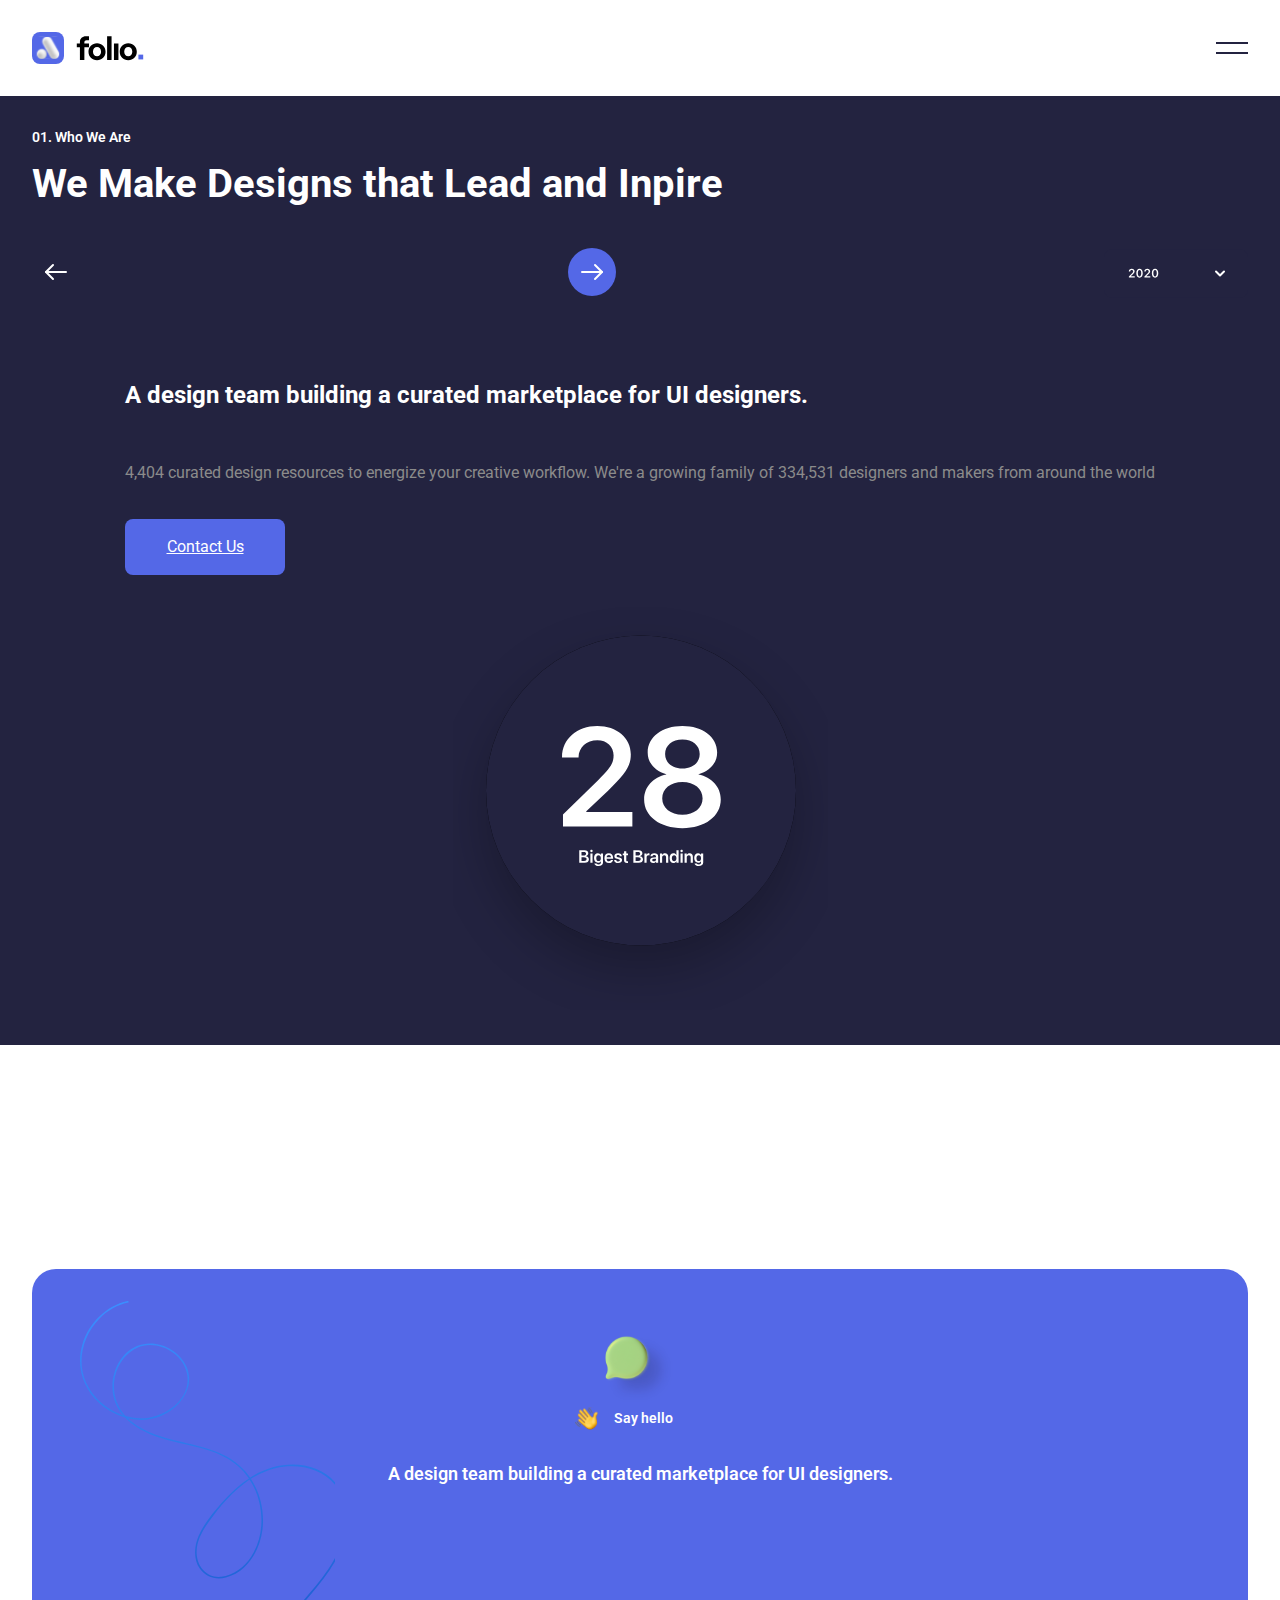
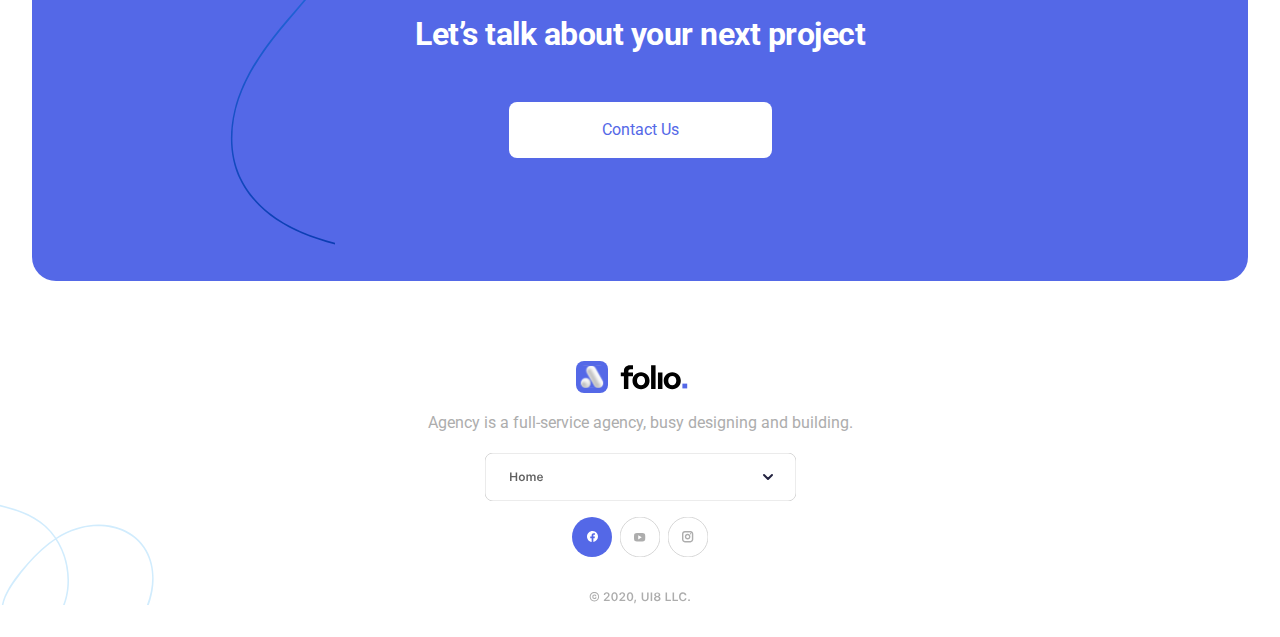
==== Pages/About.html @ 43d950ef "Desenvolvimento pagina about" ====
<!DOCTYPE html>
<html lang="en">
<head>
    <meta charset="UTF-8">
    <meta http-equiv="X-UA-Compatible" content="IE=edge">
    <meta name="viewport" content="width=device-width, initial-scale=1.0">
    <title>Folio Agency</title>
    <link rel="stylesheet" href="../CSS/style.css">
    <link rel="stylesheet" href="../CSS/reset.css">
    <link href="https://fonts.googleapis.com/css2?family=Roboto:ital,wght@0,300;0,400;0,500;0,700;1,400;1,500&display=swap" rel="stylesheet">
</head>
<body>
    <header class="cabecalho">
            <img src="../Img/Logo.svg" alt="Logo folio">
            <img src="../Img/burger icon.svg" alt="icone menu">
     </header>
    <main class="sobre-principal">
        <section class="secao secao__sobre">
            <div class="sobre__titulos">
                <h3>01.  Who We Are</h3>
                <p>We Make Designs that Lead and Inpire</p>
            </div>
            <div class="sobre__icones">
                <a href="../index.html">
                    <img src="../Img/left-normal.svg" alt="">
                </a>
                <a href="service.html">
                    <img src="../Img/right-hover.svg" alt="">
                </a>
                <img src="../Img/About-dropdown.svg" alt="">
            </div>
        </section>
            <figure class="secao__sobre-imagem">
                <img class="sobre__imagem-principal" src="../Img/Group 147.svg" alt="">
            </figure>
        <section class="secao secao__sobre-contato">
            <div>
                <p class="paragrafo-design">A design team building a curated marketplace for UI designers.</p>
                <p class="paragrafo-design2">4,404 curated design resources to energize your creative workflow. We're a growing family of 334,531 designers and makers from around the world</p>
                <a class="secao__sobre-contato-link" href="#">Contact Us</a>
            </div>
            <div>
                <img src="../Img/number.svg" alt="">
            </div>
        </section>
    </main>
    <footer class="rodape">
        <section class="rodape__contato">
            <img class="rodape__balao" src="../Img/SpeachBubble V2.svg" alt="">
            <div class="rodape__saudacao">
                <img class="imagem__saudacao" src="../Img/👋.svg" alt="">
                <p class="rodape__saudacao-paragrafo" >Say hello</p>
            </div>
            <p class="rodape__saudacao-paragrafo2" >A design team building a curated marketplace for UI designers.</p>
            <p class="rodape__contato-paragrafo">Let’s talk about your next project</p>
            <a class="rodape__link" href="">Contact Us</a>
        </section>
        <section class="rodape__redes-sociais">
            <img src="../Img/Logo.svg" alt="">
            <p class="rodape__redes-sociais-paragrafo">Agency is a full-service agency, busy designing and building.</p>
            <img src="../Img/dropdown.svg" alt="">
            <img src="../Img/footer bottom.svg" alt="redes sociais">
        </section>
    </footer>
   
</body>
</html>
---- CSS/style.css ----
main {
    font-family: 'roboto';
}

.cabecalho {
    display: flex;
    justify-content: space-between;
    padding: 2em 2em;
}

/* Página Inicial */
.secao {
    padding: 2em 2em;
    position: relative;
}

.secao__titulo {
    font-size: 48px;
    font-weight: 700;
    padding-right: 2em;
}

.secao__paragrafo {
    font-size: 16px;
    font-weight: 400;
    margin-top: 1em;
    color:#606060;
    padding-right: 2em;
    line-height: 2em;
}

.secao__link{
    margin-top: 2em;
    font-size: 16px; 
    height: 56px;
    width: 160px;
    border-radius: 8px;
    background: #5468E7;
    color: #FFFFFF;
    text-decoration: none;
    display: flex;
    justify-content: center;
    align-items: center;

}

.imagem-computador {
    width: 170%;
    position: absolute;
    top: 15em;
    left: -10em;
}

/* footer */

.rodape {
    margin-top: 24em;
    font-family: 'Roboto';
}

.rodape__contato {
    display: flex;
    flex-direction: column;
    align-items: center;
    text-align: center;
    background-color:#5468E7;
    color: #FFFFFF;
    height: 548px;
    padding-top: 4em;
    margin-left: 2em;
    margin-right: 2em;
    border-radius: 24px;
    background-image: url('../Img/line\ 2.svg');
    background-repeat: no-repeat;
    background-position: 3em;
}

.rodape__balao {
    width: 73px;
    display: flex;
    justify-content: center;
}

.rodape__saudacao{
    display: flex;
    margin-right: 2em;
    margin-bottom: 2em;
}

.imagem__saudacao {
   margin-right: 1em;
}

.rodape__saudacao-paragrafo{
    
    font-size: 14px;
    font-weight: 600;
    line-height: 24px;
    letter-spacing: 0px;
    text-align: center;
}

.rodape__saudacao-paragrafo2 {
    font-size: 18px;
    font-weight: 600;
    line-height: 24px;
    letter-spacing: 0px;
    text-align: center;
    padding-left: 2em;
    padding-right:2em;
}

.rodape__contato-paragrafo {
    font-size: 32px;
    font-weight: 700;
    line-height: 40px;
    letter-spacing: -0.5px;
    padding-left: 1em;
    padding-right:1em;
    padding-top: 4em;
}

.rodape__link {
    height: 56px;
    width: 263px;
    border-radius: 0px;
    color: #5468E7;
    background-color: #FFFFFF;
    border-radius: 8px;
    text-decoration: none;
    display: flex;
    justify-content: center;
    align-items: center;
    margin-top: 3em;
}

.rodape__redes-sociais {
    margin-top: 5em;
    display: flex;
    flex-direction: column;
    align-items: center;
    text-align: center;
    gap: 1em;
    margin-bottom: 2em;
    background-image: url('../Img/Path\ Copy.svg');
    background-repeat: no-repeat;
}

.rodape__redes-sociais-paragrafo {
    font-family: 'Roboto';
    font-size: 16px;
    font-weight: 400;
    line-height: 28px;
    letter-spacing: 0px;
    color: #ADADAD;
    padding-left: 2em;
    padding-right:2em;
}

/* Página Who We Are */

.sobre-principal {
    background: #232340;
    margin-bottom: -10em;
} 


.sobre__titulos h3{
    font-size: 14px;
    font-weight: 600;
    line-height: 18px;
    color: #FFFFFF;
    margin-bottom: 1em;
}

.sobre__titulos p{
    font-size: 40px;
    font-weight: 700;
    line-height: 48px;
    padding-right: 2em;
    color: #FFFFFF;
    margin-bottom: 1em;
    
}

.sobre__icones {
    display: flex;
    justify-content: space-between;
}


.sobre__imagem-principal {
    width: 150%;
    margin-left: -8em;
}
.secao__sobre-contato {
    background: #232340;
    display: flex;
    flex-direction: column;
    align-items: center;
}

.paragrafo-design{
    font-size: 24px;
    font-weight: 700;
    line-height: 32px;
    color: #FFFFFF;
    margin-bottom: 2em;
}

.paragrafo-design2 {
    font-size: 16px;
    font-weight: 400;
    line-height: 28px;
    color: #8B8B8B;
    margin-bottom: 2em;
}

.secao__sobre-contato-link {
    display: flex;
    justify-content: center;
    align-items: center;
    height: 56px;
    width: 160px;
    border-radius: 8px;
    background: #5468E7;
    color: #FFFFFF;
    margin-bottom: 2em;
}
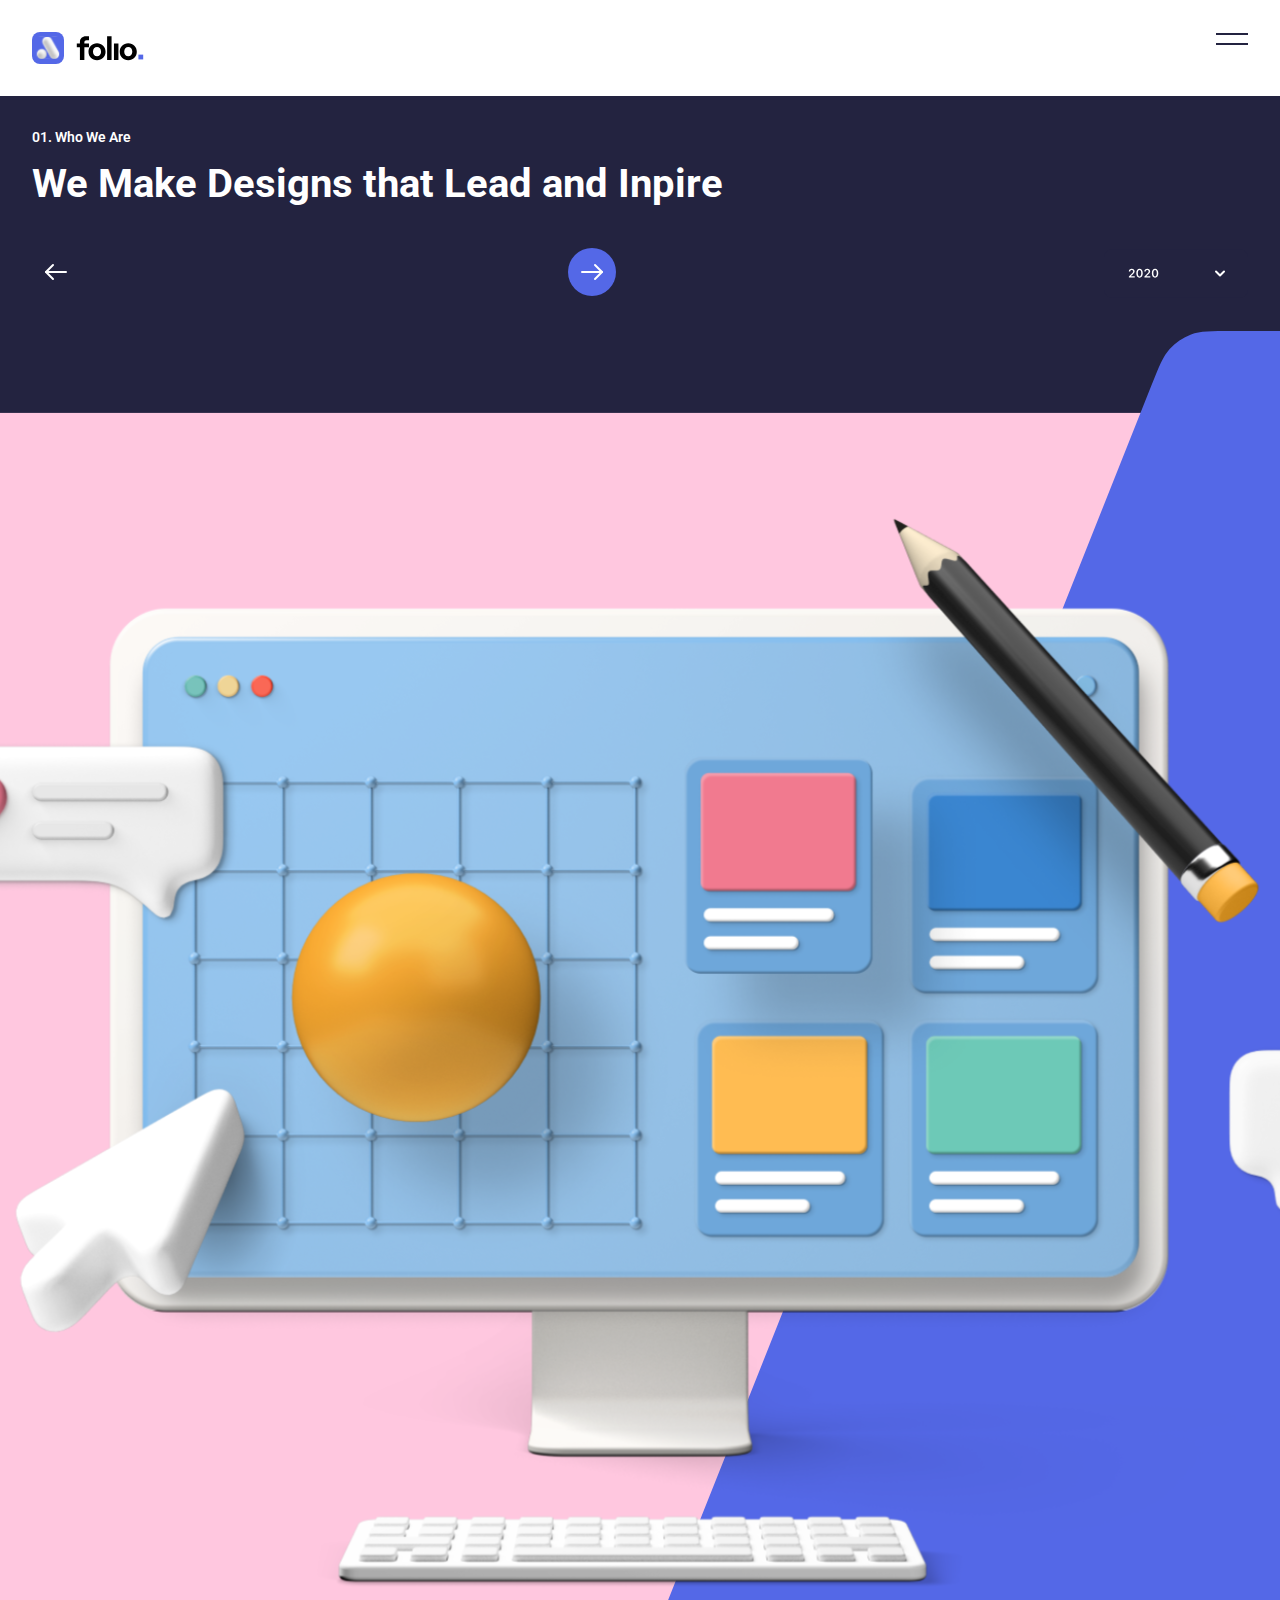
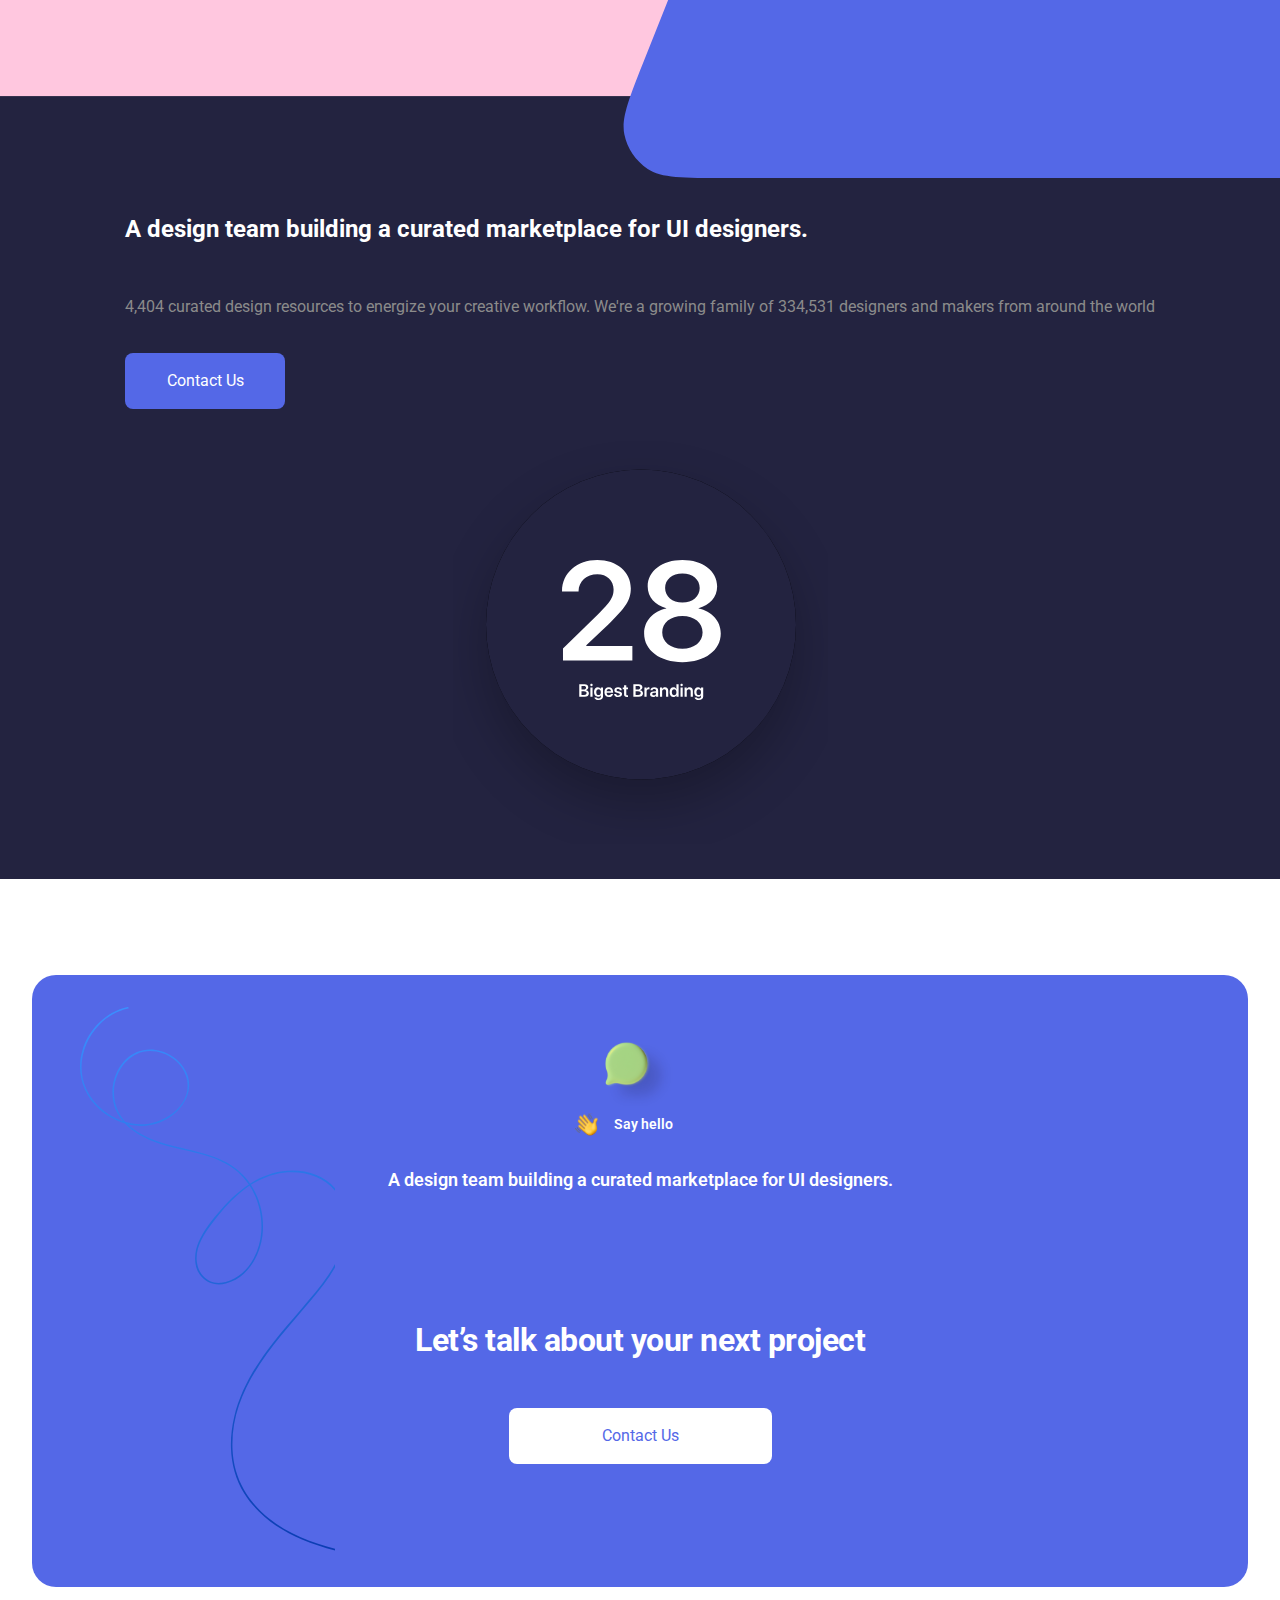
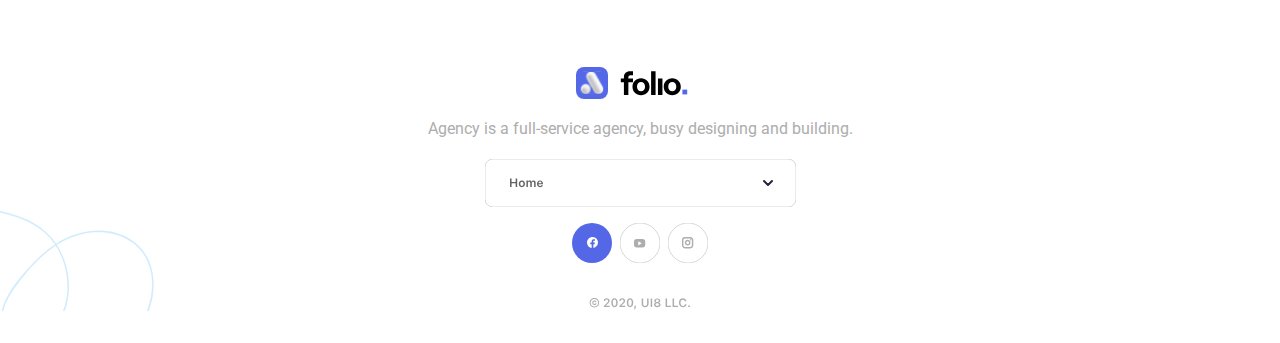
==== commit d5cde98f: "Responsividade para a página inicial" ====
--- a/Pages/About.html
+++ b/Pages/About.html
@@ -12,7 +12,9 @@
 <body>
     <header class="cabecalho">
             <img src="../Img/Logo.svg" alt="Logo folio">
-            <img src="../Img/burger icon.svg" alt="icone menu">
+            <a href="menu.html">
+                <img src="../Img/burger icon.svg" alt="icone menu">
+            </a>
      </header>
     <main class="sobre-principal">
         <section class="secao secao__sobre">
@@ -31,7 +33,7 @@
             </div>
         </section>
             <figure class="secao__sobre-imagem">
-                <img class="sobre__imagem-principal" src="../Img/Group 147.svg" alt="">
+                <img class="sobre__imagem-principal" src="../Img/computer.svg" alt="">
             </figure>
         <section class="secao secao__sobre-contato">
             <div>
@@ -44,7 +46,7 @@
             </div>
         </section>
     </main>
-    <footer class="rodape">
+    <footer class="rodape-about">
         <section class="rodape__contato">
             <img class="rodape__balao" src="../Img/SpeachBubble V2.svg" alt="">
             <div class="rodape__saudacao">
--- a/CSS/style.css
+++ b/CSS/style.css
@@ -10,6 +10,19 @@
 }
 
 /* Página Inicial */
+
+.cabecalho__navegacao {
+    display: none;
+}
+
+.botao-contato-menu{
+    display: none;
+}
+
+.imagem-computador-tablet {
+    display: none;
+}
+
 .secao {
     padding: 2em 2em;
     position: relative;
@@ -19,6 +32,7 @@
     font-size: 48px;
     font-weight: 700;
     padding-right: 2em;
+    color: #232340;
 }
 
 .secao__paragrafo {
@@ -46,17 +60,336 @@
 }
 
 .imagem-computador {
-    width: 170%;
+    width: 100%;
     position: absolute;
-    top: 15em;
-    left: -10em;
-}
+    top: 14em;
+    left: 0em;
+}
+
+.proxima-pagina {
+    position:absolute;
+    top:47em;
+    left: 2em;
+}
+
+.proxima-pagina-tablet {
+    display: none;
+}
+
+/* Responsividade para a página inicial */
+
+
+@media screen and (max-width:280px){ 
+
+    .imagem-computador {
+        top:28em;
+        left:0em;
+    }
+
+    .proxima-pagina {
+        top:53em;
+        left: 2em;
+    }  
+
+}
+
+@media screen and (min-width:320px) and (max-width:360px){ 
+    .imagem-computador {
+        top:24em;
+        left:0em;
+    }
+
+    .proxima-pagina {
+        top:52em;
+       
+    }    
+
+}
+
+@media screen and (min-width:768px) and (max-width:912px){ 
+    
+    .secao__titulo {
+        font-size: 64px;
+        padding-right: 5em;
+        margin-left: 0.4em;
+    }
+    
+    .secao__paragrafo {
+        margin-top: 2em;
+        color:#606060;
+        padding-right: 22em;
+        margin-left: 2em;
+    }
+
+    .secao__link {
+        margin-left: 2em;
+    }
+
+    .imagem-computador {
+        display: none;
+    }
+    
+    .imagem-computador-tablet {
+        position: absolute;
+        display:inline;
+        top:-1em;
+        left:3em;
+        width: 100%;
+    }
+
+    .proxima-pagina {
+        display: none;
+    }    
+
+    .proxima-pagina-tablet {
+        display:block;
+        margin-left: 2em;
+        margin-top: 2em;
+    }
+
+    .menu-icone-mobile {
+        display: none;
+    }
+
+    .cabecalho {
+        display: flex;
+        justify-content: space-between;
+        padding: 2em 2em;
+    }
+
+    .cabecalho__navegacao {
+        display: flex;
+        justify-content: space-between;
+        align-items: center;
+        width: 50%;
+    }
+
+    .cabecalho__navegacao ul {
+        display: flex;
+        justify-content: space-around;
+        align-items: center;
+        width: 100%;
+    }
+
+    .cabecalho__navegacao ul li a{
+        font-size: 16px;
+        font-weight: 600;
+        line-height: 22px;
+        text-decoration: none;
+        color: #8B8B8B;
+    }
+    
+    .botao-contato-menu{
+        display: flex;
+        align-items: center;
+        justify-content: center;
+        text-decoration: none;
+        font-size: 16px;
+        font-weight: 600;
+        line-height: 22px;
+        color: #FFFFFF;
+        background-color: #232340;
+        border-radius: 8px;
+        width: 160px;
+        height: 56px;
+    }
+
+}
+
+@media screen and (min-width:913px) and (max-width:1024px){ 
+
+    .secao__titulo {
+        font-size: 84px;
+        padding-right: 5em;
+        margin-left: 0.8em;
+        margin-top: 1em;
+    }
+    
+    .secao__paragrafo {
+        padding-right: 28em;
+        margin-left: 4em;
+        font-size:18px;
+    }
+
+    .secao__link {
+        margin-left: 4em;
+    }
+
+    .imagem-computador {
+        display: none;
+    }
+    
+    .imagem-computador-tablet {
+        position: absolute;
+        display:inline;
+        top:2em;
+        left:4em;
+        width: 100%;
+    }
+    
+    .proxima-pagina {
+        display: none;
+    }    
+
+    .proxima-pagina-tablet {
+        display:block;
+        margin-left: 4em;
+        margin-top: 2em;
+    }
+
+    .menu-icone-mobile {
+        display: none;
+    }
+
+    .cabecalho {
+        display: flex;
+        justify-content: space-between;
+        padding: 2em 2em;
+    }
+
+    .cabecalho__navegacao {
+        display: flex;
+        justify-content: space-between;
+        align-items: center;
+        width: 50%;
+    }
+
+    .cabecalho__navegacao ul {
+        display: flex;
+        justify-content: space-around;
+        align-items: center;
+        width: 100%;
+    }
+
+    .cabecalho__navegacao ul li a{
+        font-size: 16px;
+        font-weight: 600;
+        line-height: 22px;
+        text-decoration: none;
+        color: #8B8B8B;
+    }
+    
+    .botao-contato-menu{
+        display: flex;
+        align-items: center;
+        justify-content: center;
+        text-decoration: none;
+        font-size: 16px;
+        font-weight: 600;
+        line-height: 22px;
+        color: #FFFFFF;
+        background-color: #232340;
+        border-radius: 8px;
+        width: 160px;
+        height: 56px;
+    }
+}
+
+@media screen and (min-width:1025px){
+
+    .secao__titulo {
+        font-size: 84px;
+        padding-right: 10em;
+        margin-left: 0.8em;
+        margin-top: 1em;
+    }
+    
+    .secao__paragrafo {
+        padding-right: 53em;
+        margin-left: 4em;
+        font-size:18px;
+    }
+
+    .secao__link {
+        margin-left: 4em;
+        width: 180px;
+    }
+
+    .imagem-computador {
+        display: none;
+    }
+    
+    .imagem-computador-tablet {
+        position: absolute;
+        display:inline;
+        top:-8em;
+        left:-4em;
+        width: 110%;
+    }
+    
+    .proxima-pagina {
+        display: none;
+    }    
+
+    .proxima-pagina-tablet {
+        display:block;
+        margin-left: 4em;
+        margin-top: 4em;
+    }
+
+    .menu-icone-mobile {
+        display: none;
+    }
+
+    .cabecalho {
+        display: flex;
+        justify-content: space-between;
+        padding: 2em 2em;
+    }
+
+    .cabecalho__navegacao {
+        display: flex;
+        justify-content: space-between;
+        align-items: center;
+        width: 50%;
+    }
+
+    .cabecalho__navegacao ul {
+        display: flex;
+        justify-content: space-around;
+        align-items: center;
+        width: 100%;
+    }
+
+    .cabecalho__navegacao ul li a{
+        font-size: 18px;
+        font-weight: 600;
+        line-height: 22px;
+        text-decoration: none;
+        color: #8B8B8B;
+    }
+    
+    .botao-contato-menu{
+        display: flex;
+        align-items: center;
+        justify-content: center;
+        text-decoration: none;
+        font-size: 16px;
+        font-weight: 600;
+        line-height: 22px;
+        color: #FFFFFF;
+        background-color: #232340;
+        border-radius: 8px;
+        width: 160px;
+        height: 56px;
+    }
+} 
 
 /* footer */
 
 .rodape {
-    margin-top: 24em;
+    margin-top: 26em;
     font-family: 'Roboto';
+}
+
+.rodape-work, .rodape-cta, .rodape-job, .rodape-about {
+    font-family: 'Roboto';
+    margin-top: 4em;
+}
+
+.rodape-about {
+    font-family: 'Roboto';
+    margin-top: 16em;
 }
 
 .rodape__contato {
@@ -124,7 +457,6 @@
 .rodape__link {
     height: 56px;
     width: 263px;
-    border-radius: 0px;
     color: #5468E7;
     background-color: #FFFFFF;
     border-radius: 8px;
@@ -189,16 +521,18 @@
     justify-content: space-between;
 }
 
-
 .sobre__imagem-principal {
-    width: 150%;
-    margin-left: -8em;
+    width: 100%;
 }
 .secao__sobre-contato {
     background: #232340;
     display: flex;
     flex-direction: column;
     align-items: center;
+}
+
+.secao__sobre-contato a {
+    text-decoration: none;
 }
 
 .paragrafo-design{
@@ -227,4 +561,363 @@
     background: #5468E7;
     color: #FFFFFF;
     margin-bottom: 2em;
-}+}
+
+/* Página service*/
+
+.servico-principal {
+    background: #EDE5F081;
+}
+
+.servico__titulos h3{
+    font-size: 14px;
+    font-weight: 600;
+    line-height: 18px;
+    color: #5468E7;
+    margin-bottom: 1em;
+}
+
+.servico__titulos p{
+    font-size: 40px;
+    font-weight: 700;
+    line-height: 48px;
+    padding-right: 2em;
+    color: #232340;
+    margin-bottom: 1em;
+    
+}
+
+.secao__cards {
+    padding-bottom: 1em;
+
+}
+
+.cards {
+    display: flex;
+    justify-content: space-evenly;
+    align-items: center;
+    height: 190px;
+    margin-left: 2em;
+    margin-right: 2em;
+    border-radius: 32px;
+    background-color:#FFFFFF;
+    margin-top: 2em;
+    margin-bottom: 2em;
+}
+
+.cards h4 {
+    font-size: 18px;
+    font-weight: 600;
+    line-height: 24px;
+    color:#5468E7;
+}
+
+.card-par {
+    display: flex;
+    justify-content: space-evenly;
+    align-items: center;
+    height: 190px;
+    margin-left: 2em;
+    margin-right: 2em;
+    border-radius: 32px;
+    background-color:#5468E7
+}
+
+.card-par h4 {
+    font-size: 18px;
+    font-weight: 600;
+    line-height: 24px;
+    color:#FFFFFF;
+}
+
+.conquistas {
+    font-family: 'Roboto';
+    margin-bottom: -25em;
+}
+
+.conquistas__titulos {
+    padding: 2em 2em;
+}
+
+.conquistas__titulos h3{
+    font-size: 14px;
+    font-weight: 600;
+    line-height: 18px;
+    color:#232340;
+    margin-bottom: 1em;
+}
+
+.conquistas__titulos p{
+    font-size: 24px;
+    font-weight: 700;
+    line-height: 24px;
+    color: #232340;
+    margin-bottom: 1em;
+    padding-right: 2em;
+}
+
+/* pagina work */
+
+.work__titulos h3{
+    font-size: 14px;
+    font-weight: 600;
+    line-height: 18px;
+    color: #5468E7;
+    margin-bottom: 1em;
+}
+
+.paragrafo-principal{
+    font-size: 40px;
+    font-weight: 700;
+    line-height: 48px;
+    padding-right: 2em;
+    color: #232340;
+    margin-bottom: 1em;
+}
+
+.paragrafo-descritivo {
+    font-size: 16px;
+    font-weight: 400;
+    margin-top: 1em;
+    color:#606060;
+    padding-right: 2em;
+    line-height: 2em;
+}
+
+.imagem__Cards {
+    height: 355px;
+    border-radius: 17px;
+    background-color:#FFBA79;
+    display: flex;
+    justify-content: center;
+    margin-left: 2em;
+    margin-right: 2em;
+}
+
+.descricao__cards {
+    padding: 2em 2em;
+    font-family: 'Roboto';
+}
+
+.descricao__cards-titulo {
+    font-size: 24px;
+    font-weight: 700;
+    line-height: 32px;
+    padding-bottom: 1em;
+}
+
+.descricao__cards-paragrafo {
+    font-size: 16px;
+    font-weight: 400;
+    line-height: 28px;
+    padding-bottom: 1em;
+}
+
+.imagem__cards-2{
+    background: #E8BEFF;
+}
+
+.imagem__cards-3{
+    background: #FFCE79;
+}
+
+.imagem__cards-4{
+    background: #D1ECFD;
+}
+
+.bento-contato {
+    background: #5468E7; 
+    display: flex;
+    justify-content: center;
+    align-items: center;
+    height: 46px;
+    border-radius: 8px;
+    margin-left: 2em;
+    margin-right: 2em;
+    text-decoration: none;
+    color: #FFFFFF;
+}
+
+
+/* Página cta */
+
+.cta__principal {
+    background-image:url('../Img/phone-cta.svg');
+    background-repeat: no-repeat;
+    height: 120vh;
+}
+
+@media screen and (min-width:372px) and (max-width:389px){ 
+    .cta__principal {
+        height: 145vh;
+    }
+}
+
+.cta__titulos {
+    padding:2em 2em;
+}
+
+.cta__titulos h3{
+    font-size: 14px;
+    font-weight: 600;
+    line-height: 18px;
+    color: #FFFFFF;
+    margin-bottom: 1em;
+}
+
+.cta__titulos p{
+    font-size: 48px;
+    font-weight: 700;
+    line-height: 56px;  
+    color: #FFFFFF;
+    margin-bottom: 1em;
+}
+
+.cta__titulos a {
+    height: 46px;
+    width: 143px;
+    border-radius: 8px;
+    background-color: #FFFFFF;
+    display: flex;
+    justify-content: center;
+    align-items: center;
+    text-decoration: none;
+    font-size: 16px;
+    font-weight: 600;
+    color: #5468E7; 
+}
+
+/* Página jobs*/
+
+.principal-emprego {
+   background-color: #EDE5F081;
+   font-family: 'Roboto';
+   padding-bottom: 0.2em;
+   background-image: url('../Img/Path-jobs.svg');
+   background-repeat: no-repeat;
+   background-position-x: 11.2em;
+}
+
+.secao-conteudo {
+    display: flex;
+    flex-direction: column;
+    justify-content: center;
+    padding-left:2em;
+    height: 175px;
+    border-radius: 24px;
+    background-color: #FFFFFF;
+    margin-left: 2em;
+    margin-right: 2em;
+    margin-bottom: 1em;
+   
+}
+
+.emprego__Cards {
+    display: flex;
+    align-items: center;
+    margin-bottom: 1em;
+}
+
+.emprego__Cards h4 {
+    font-size: 24px;
+    font-weight: 700;
+    line-height: 32px;
+    color: #232340;
+}
+
+.secao-conteudo p {
+    font-size: 16px;
+    font-weight: 400;
+    line-height: 28px;
+    color:#606060;
+}
+
+.emprego__cards-notificacao{
+    padding-left: 1em;
+}
+
+.emprego__cards-seta {
+    margin-top: 1em;
+    width: 6%;
+}
+
+.secao-conteudo-imagem {
+    display: flex;
+    margin: 1em 0 1em 2em;
+    background-color:#232340;
+    border-radius: 24px 0 0 24px;
+}
+
+.secao-conteudo-imagem .emprego__Cards {
+    display: flex;
+    flex-direction: column;
+    justify-content: center;
+}
+
+.emprego__Cards-visual {
+    display: flex;
+    flex-direction: column;
+    justify-content: center;
+    padding-left: 2em;
+}
+
+.emprego__Cards-visual h4 {
+    font-size: 23px;
+    font-weight: 700;
+    line-height: 28px;
+    color: #FFFFFF;
+}
+
+.emprego__Cards-visual p {
+    color: #8B8B8B;
+    font-size: 13px;
+    font-weight: 400;
+    line-height: 23px;
+}
+
+.emprego__Cards-visual .emprego__cards-seta {
+    width: 10%;
+}
+
+.emprego__cards-imagem {
+    padding-top: 1em;
+    padding-bottom: 1em;
+    padding-left: 2.5em;
+}
+
+/* Menu */
+
+.menu {
+    height: 100vh;
+    background-color:#232340;
+    background-image: url('../Img/Path\ menu.svg');
+    background-repeat: no-repeat;
+    background-position-x: 6em;
+}
+.conteudo-menu{
+    display: flex;
+    flex-direction: column;
+    justify-content: space-around;
+    height: 80vh;
+    margin-top: 1em;
+}
+
+.menu-navegacao ul li {
+    margin-left: 2em;
+    margin-top: 2em;
+}
+
+.menu-navegacao ul li a {
+    text-decoration: none;
+    font-size: 32px;
+    font-weight: 700;
+    line-height: 40px;
+    color:#595976;
+}
+
+.menu-rodape {
+    margin-left: 2em;
+}
+
+
+
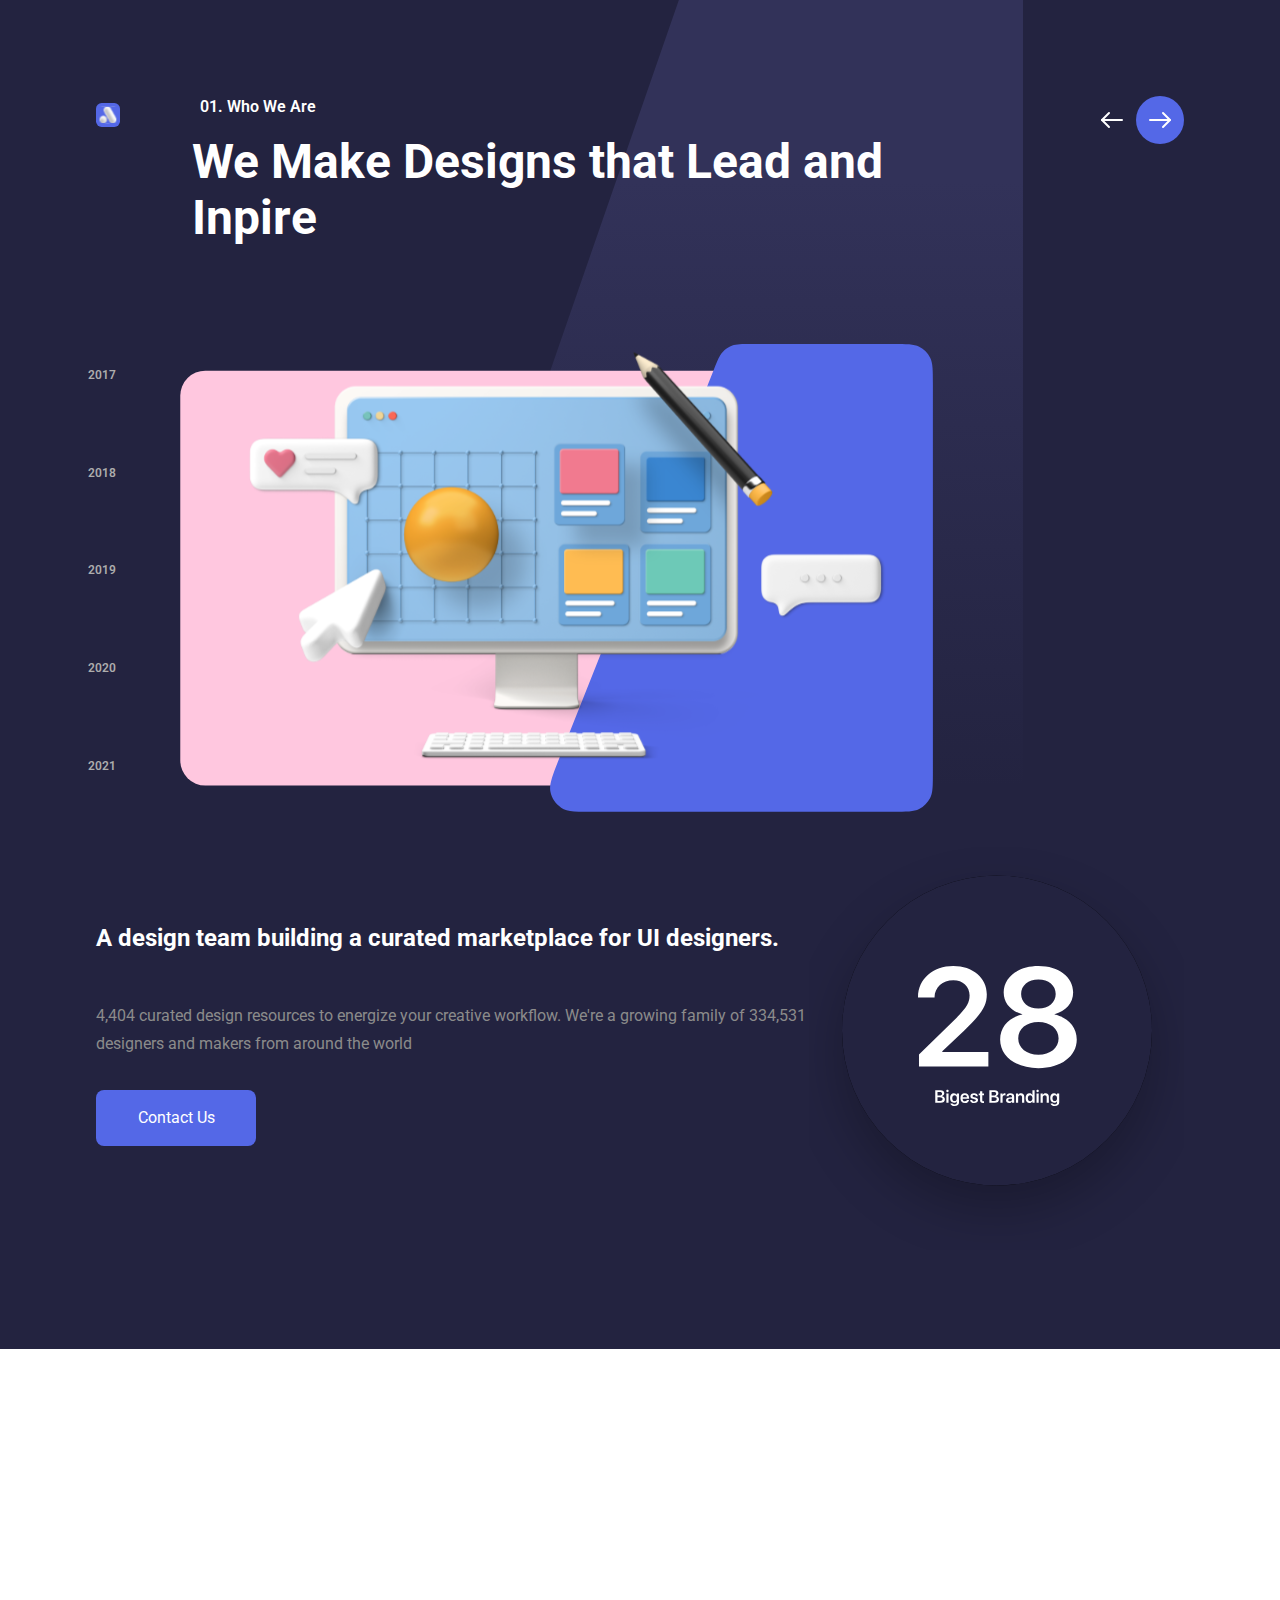
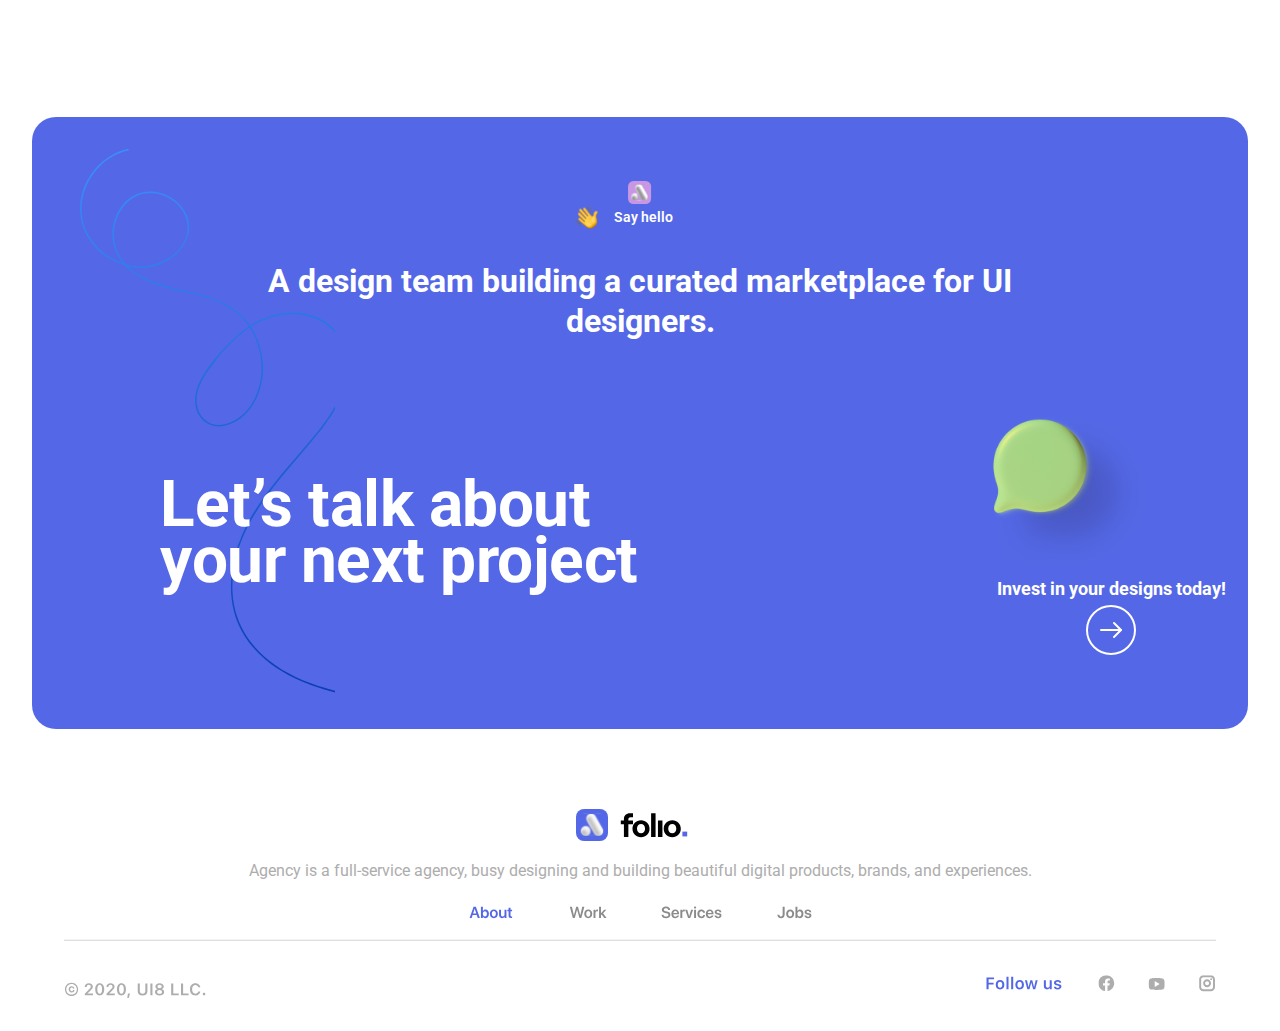
==== commit cdcdfae0: "Responsividade para a página about" ====
--- a/Pages/About.html
+++ b/Pages/About.html
@@ -18,8 +18,12 @@
      </header>
     <main class="sobre-principal">
         <section class="secao secao__sobre">
+            
             <div class="sobre__titulos">
-                <h3>01.  Who We Are</h3>
+                <div>
+                    <img class="logo-simbolo-sobre" src="../Img/logo symbol-about.svg" alt="">
+                    <h3>01.  Who We Are</h3>
+                </div>
                 <p>We Make Designs that Lead and Inpire</p>
             </div>
             <div class="sobre__icones">
@@ -29,12 +33,25 @@
                 <a href="service.html">
                     <img src="../Img/right-hover.svg" alt="">
                 </a>
-                <img src="../Img/About-dropdown.svg" alt="">
+                <img class="sobre-ano" src="../Img/About-dropdown.svg" alt="">
             </div>
         </section>
             <figure class="secao__sobre-imagem">
                 <img class="sobre__imagem-principal" src="../Img/computer.svg" alt="">
             </figure>
+            <div class="sobre__conteudo-principal">
+                <ul>
+                    <li>2017</li>
+                    <li>2018</li>
+                    <li>2019</li>
+                    <li>2020</li>
+                    <li>2021</li>
+                </ul>
+                <figure class="secao__sobre-imagem-responsivo">
+                    <img class="sobre__imagem-principal-responsivo" src="../Img/computerDesktop.svg" alt="">
+                </figure>
+            </div>
+            
         <section class="secao secao__sobre-contato">
             <div>
                 <p class="paragrafo-design">A design team building a curated marketplace for UI designers.</p>
@@ -64,6 +81,36 @@
             <img src="../Img/footer bottom.svg" alt="redes sociais">
         </section>
     </footer>
+    <footer class="rodape-tablet">
+        <section class="rodape__contato">
+            <img class="rodape-tablet__balao" src="../Img/logo symbol-footer-tablet.svg" alt="">
+            <div class="rodape__saudacao">
+                <img class="imagem__saudacao" src="../Img/👋.svg" alt="">
+                <p class="rodape__saudacao-paragrafo" >Say hello</p>
+            </div>
+            <div>
+                <p class="rodape-tablet__saudacao-paragrafo2" >A design team building a curated marketplace for UI designers.</p> 
+            </div>
+            <div class="rodape-tablet-divisao">
+                <div>
+                    <p class="rodape-tablet__contato-paragrafo">Let’s talk about your next project</p>
+                </div>
+                <div class="rodape-divisao2">
+                     <img class="rodape-tablet-icone" src="../Img/SpeachBubble V2.svg" alt=""> 
+                    <div class="rodape-tablet-investimento">
+                            <p>Invest in your designs today!</p>
+                            <img src="../Img/Stroke-white.svg" alt="">
+                    </div>
+                </div>  
+            </div>
+        </section>
+        <section class="rodape-tablet__redes-sociais">
+            <img src="../Img/Logo.svg" alt="">
+            <p class="rodape__redes-sociais-paragrafo">Agency is a full-service agency, busy designing and building beautiful digital products, brands, and experiences.</p>
+            <img src="../Img/menu item.svg" alt="">
+            <img class="rodape-direitos-autorais" src="../Img/footer bottom-tablet.svg" alt="redes sociais">
+        </section>
+    </footer>
    
 </body>
 </html>--- a/CSS/style.css
+++ b/CSS/style.css
@@ -73,6 +73,10 @@
 }
 
 .proxima-pagina-tablet {
+    display: none;
+}
+
+.rodape-tablet {
     display: none;
 }
 
@@ -194,6 +198,87 @@
         height: 56px;
     }
 
+    .rodape {
+        display: none;
+    }
+
+    .rodape-tablet {
+        font-family: 'Roboto';
+        margin-top: 8em;
+        display: block;
+    }
+
+    .rodape-tablet__balao{
+        width: 24px;
+        height: 24px;
+        display: flex;
+        justify-content: center;
+    }
+
+    .rodape-tablet__contato-paragrafo{
+        font-size: 48px;
+        font-weight: 700;
+        line-height: 56px;
+        letter-spacing: -0.5px;
+        text-align: left;
+        padding-left: 2em;
+        padding-right: 2em;
+
+    }
+
+    .rodape-tablet__saudacao-paragrafo2 {
+        font-size: 24px;
+        font-weight: 700;
+        line-height: 32px;
+        text-align: center;
+        padding-left: 6em;
+        padding-right:6em;
+    }
+
+    .rodape-tablet-divisao{
+        height: 70%;
+        width: 100%;
+        display: flex;
+        align-items: center;
+    }
+
+    .rodape-divisao2{
+        padding-left: 2em;
+        padding-right: 6em; 
+    }
+
+    .rodape-tablet-investimento {
+        display: flex;
+        flex-direction: column;
+        align-items: center;
+        width: 150%;
+    }
+    .rodape-tablet-investimento p {
+        font-size: 18px;
+        font-weight: 700;
+        line-height: 32px;
+        text-align: left;
+    }
+
+    .rodape-tablet__redes-sociais p{
+        padding-left: 8em;
+        padding-right: 8em;
+    }
+
+    .rodape-tablet__redes-sociais{
+        margin-top: 5em;
+        display: flex;
+        flex-direction: column;
+        align-items: center;
+        text-align: center;
+        gap: 1em;
+        margin-bottom: 2em;
+    }
+
+    .rodape-direitos-autorais {
+        width: 90%;
+    }
+
 }
 
 @media screen and (min-width:913px) and (max-width:1024px){ 
@@ -283,6 +368,88 @@
         width: 160px;
         height: 56px;
     }
+
+    .rodape {
+        display: none;
+    }
+
+    .rodape-tablet {
+        font-family: 'Roboto';
+        margin-top: 8em;
+        display: block;
+    }
+
+    .rodape-tablet__balao{
+        width: 24px;
+        height: 24px;
+        display: flex;
+        justify-content: center;
+    }
+
+    .rodape-tablet__contato-paragrafo{
+        font-size: 64px;
+        font-weight: 700;
+        line-height: 56px;
+        letter-spacing: -0.5px;
+        text-align: left;
+        padding-left: 2em;
+        padding-right: 4em;
+
+    }
+
+    .rodape-tablet__saudacao-paragrafo2 {
+        font-size: 32px;
+        font-weight: 700;
+        line-height: 40px;
+        text-align: center;
+        padding-left: 6em;
+        padding-right:6em;
+    }
+
+    .rodape-tablet-divisao{
+        height: 70%;
+        width: 100%;
+        display: flex;
+        align-items: center;
+    }
+
+    .rodape-divisao2{
+        padding-left: 2em;
+        padding-right: 6em; 
+    }
+
+    .rodape-tablet-investimento {
+        display: flex;
+        flex-direction: column;
+        align-items: center;
+        width: 150%;
+    }
+    .rodape-tablet-investimento p {
+        font-size: 18px;
+        font-weight: 700;
+        line-height: 32px;
+        text-align: left;
+        
+    }
+
+    .rodape-tablet__redes-sociais p{
+        padding-left: 8em;
+        padding-right: 8em;
+    }
+
+    .rodape-tablet__redes-sociais{
+        margin-top: 5em;
+        display: flex;
+        flex-direction: column;
+        align-items: center;
+        text-align: center;
+        gap: 1em;
+        margin-bottom: 2em;
+    }
+
+    .rodape-direitos-autorais {
+        width: 90%;
+    }
 }
 
 @media screen and (min-width:1025px){
@@ -373,6 +540,93 @@
         width: 160px;
         height: 56px;
     }
+
+    .rodape {
+        display: none;
+    }
+
+    .rodape-tablet {
+        font-family: 'Roboto';
+        margin-top: 23em;
+        display: block;
+    }
+
+    .rodape-tablet__balao{
+        width: 24px;
+        height: 24px;
+        display: flex;
+        justify-content: center;
+    }
+
+    .rodape-tablet__contato-paragrafo{
+        font-size: 64px;
+        font-weight: 700;
+        line-height: 56px;
+        letter-spacing: -0.5px;
+        text-align: left;
+        padding-left: 2em;
+        padding-right: 4em;
+
+    }
+
+    .rodape-tablet__saudacao-paragrafo2 {
+        font-size: 32px;
+        font-weight: 700;
+        line-height: 40px;
+        text-align: center;
+        padding-left: 6em;
+        padding-right:6em;
+    }
+
+    .rodape-tablet-divisao{
+        height: 70%;
+        width: 100%;
+        display: flex;
+        align-items: center;
+    }
+
+    .rodape-divisao2{
+        padding-left: 2em;
+        padding-right: 6em; 
+        display: flex;
+        flex-direction: column;
+        justify-content: start;
+    }
+
+    .rodape-tablet-investimento {
+        display: flex;
+        flex-direction: column;
+        align-items: center;
+        width: 150%;
+    }
+    .rodape-tablet-investimento p {
+        font-size: 18px;
+        font-weight: 700;
+        line-height: 32px;
+        text-align: left;
+        
+    }
+
+    .rodape-tablet__redes-sociais p{
+        padding-left: 8em;
+        padding-right: 8em;
+    }
+
+    .rodape-tablet__redes-sociais{
+        margin-top: 5em;
+        display: flex;
+        flex-direction: column;
+        align-items: center;
+        text-align: center;
+        gap: 1em;
+        margin-bottom: 2em;
+    }
+
+    .rodape-direitos-autorais {
+        width: 90%;
+    }
+
+    
 } 
 
 /* footer */
@@ -490,6 +744,8 @@
     padding-right:2em;
 }
 
+
+
 /* Página Who We Are */
 
 .sobre-principal {
@@ -524,6 +780,19 @@
 .sobre__imagem-principal {
     width: 100%;
 }
+
+.secao__sobre-imagem-responsivo {
+    display: none;
+}
+
+.logo-simbolo-sobre {
+    display: none;
+}
+
+.sobre__conteudo-principal {
+    display: none;
+}
+
 .secao__sobre-contato {
     background: #232340;
     display: flex;
@@ -562,6 +831,131 @@
     color: #FFFFFF;
     margin-bottom: 2em;
 }
+
+/* Responsividade para a página about */
+
+@media screen and (min-width:1024px){ 
+    .cabecalho {
+        display: none;
+    }
+
+    .secao__sobre-imagem {
+        display: none;
+    }
+
+    .sobre-ano {
+        display: none;
+    }
+
+    .secao__sobre-imagem-responsivo {
+        display: inline;
+    }
+
+    .sobre__imagem-principal-responsivo {
+        width: 105%;
+        margin-left: 2.5em;
+        margin-top: -23em;
+    }
+
+    .sobre-principal {
+        padding: 4em;
+        margin-bottom: 10em;
+    }
+
+    .secao__sobre{
+        display: flex;
+        justify-content: space-around;
+    }
+
+    .sobre__titulos p {
+        font-size: 48px;
+        font-weight: 700;
+        line-height: 56px;
+        padding-left: 2em;
+    }
+
+    .sobre__titulos h3 {
+        font-size: 16px;
+        font-weight: 600;
+        line-height: 22px;
+        padding-left: 5em;
+    }
+
+    .logo-simbolo-sobre {
+        display: flex;
+        align-items: center;
+        height: 24px;
+    }
+
+    .sobre__titulos div {
+        display: flex;
+        align-items: center;
+    }
+
+    .secao__sobre-contato {
+        display: flex;
+        flex-direction:row;
+    }
+
+    .sobre__conteudo-principal {
+        display: flex;
+    }
+
+    .sobre__conteudo-principal ul {
+       display: flex;
+       flex-direction: column;
+       justify-content: space-around;
+       align-items: center;
+    }
+
+    .sobre__conteudo-principal ul li{
+        padding-left: 2em;
+        font-size: 12px;
+        font-weight: 600;
+        line-height: 16px;
+        color:#ADADAD;
+    }
+
+    .rodape-about {
+        display: none;
+    }
+}
+
+@media screen and (min-width:1440px){
+
+    .sobre-principal {
+        padding: 8em;
+    }
+
+    .sobre__titulos p {
+        font-size: 64px;
+        font-weight: 700;
+        line-height: 56px;
+        padding-left: 4em;
+    }
+
+    .sobre__titulos h3 {
+        font-size: 18px;
+        font-weight: 600;
+        line-height: 22px;
+        padding-left: 13em;
+    }
+
+    .sobre__imagem-principal-responsivo {
+        width: 115%;
+        margin-left: 10.3em;
+        margin-top: -28em;
+    }
+
+    .sobre__conteudo-principal ul li{
+        padding-left: 2em;
+        font-size: 18px;
+        font-weight: 600;
+        line-height: 16px;
+        color:#ADADAD;
+    }
+
+ }
 
 /* Página service*/
 
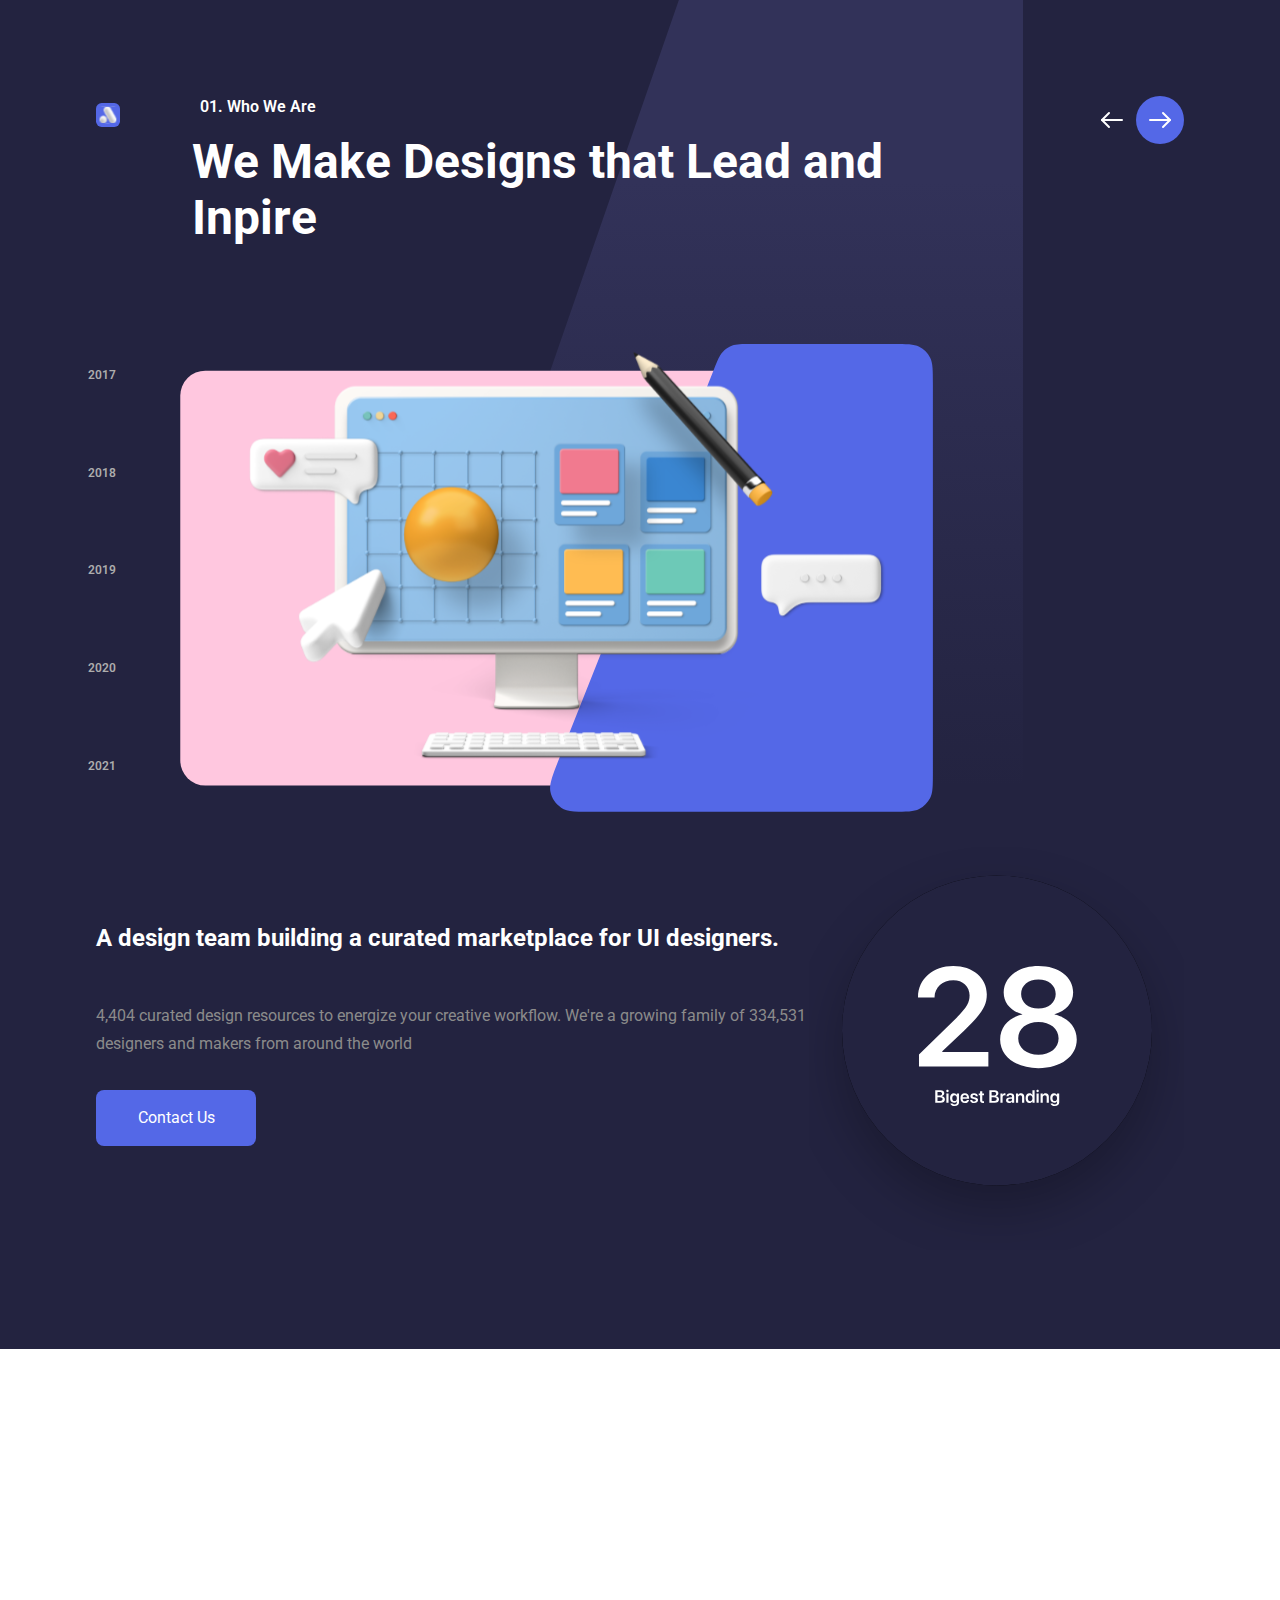
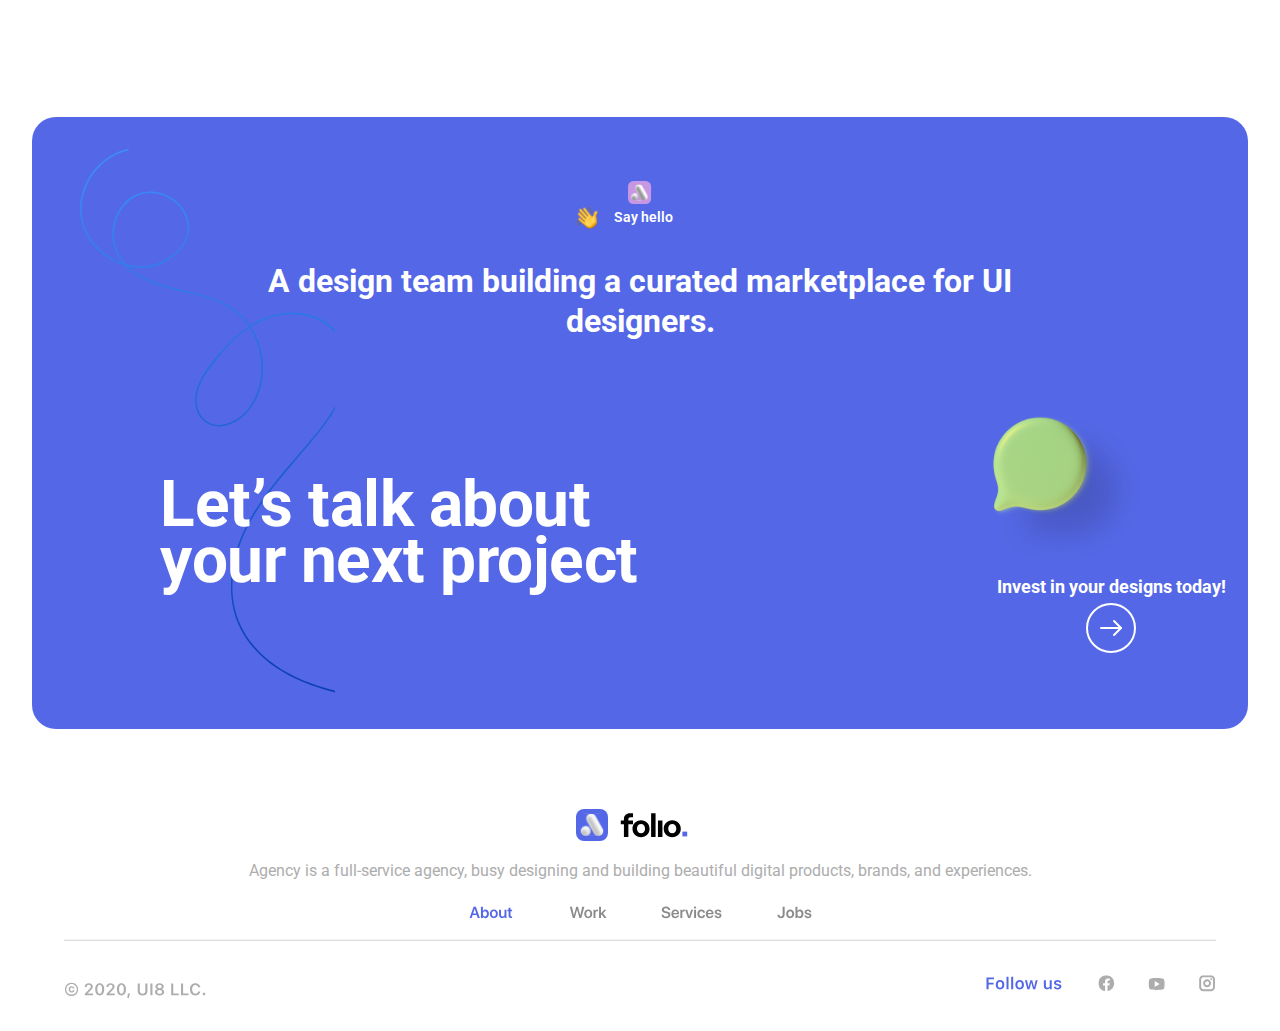
==== commit 6ea73c2a: "Adicionando link e page not found" ====
--- a/Pages/About.html
+++ b/Pages/About.html
@@ -56,7 +56,7 @@
             <div>
                 <p class="paragrafo-design">A design team building a curated marketplace for UI designers.</p>
                 <p class="paragrafo-design2">4,404 curated design resources to energize your creative workflow. We're a growing family of 334,531 designers and makers from around the world</p>
-                <a class="secao__sobre-contato-link" href="#">Contact Us</a>
+                <a class="secao__sobre-contato-link" href="error_404.html">Contact Us</a>
             </div>
             <div>
                 <img src="../Img/number.svg" alt="">
@@ -72,7 +72,7 @@
             </div>
             <p class="rodape__saudacao-paragrafo2" >A design team building a curated marketplace for UI designers.</p>
             <p class="rodape__contato-paragrafo">Let’s talk about your next project</p>
-            <a class="rodape__link" href="">Contact Us</a>
+            <a class="rodape__link" href="error_404.html">Contact Us</a>
         </section>
         <section class="rodape__redes-sociais">
             <img src="../Img/Logo.svg" alt="">
@@ -99,7 +99,9 @@
                      <img class="rodape-tablet-icone" src="../Img/SpeachBubble V2.svg" alt=""> 
                     <div class="rodape-tablet-investimento">
                             <p>Invest in your designs today!</p>
-                            <img src="../Img/Stroke-white.svg" alt="">
+                            <a href="error_404.html">
+                                <img src="../Img/Stroke-white.svg" alt="">
+                            </a>  
                     </div>
                 </div>  
             </div>
--- a/CSS/style.css
+++ b/CSS/style.css
@@ -56,6 +56,7 @@
     display: flex;
     justify-content: center;
     align-items: center;
+    cursor: pointer;
 
 }
 
@@ -277,9 +278,9 @@
 
     .rodape-direitos-autorais {
         width: 90%;
-    }
-
-}
+    }    
+}
+
 
 @media screen and (min-width:913px) and (max-width:1024px){ 
 
@@ -1050,6 +1051,93 @@
     padding-right: 2em;
 }
 
+.conquistas__titulos div {
+    display: none;
+}
+
+/* Responsividade página service  */
+
+@media screen and (min-width:768px){
+    .conquistas {
+        margin-bottom: 8em;
+    }
+} 
+
+@media screen and (min-width:1024px){ 
+    .secao__cards {
+        display: flex;
+        justify-content: center;
+        align-items: center;
+    }
+
+    .cards { 
+        margin-left: 0;
+        margin-right: 0;
+        height: 340px;
+        flex-direction: column;
+        width: 20%;
+    }
+
+    .card-par {
+        margin-left: 0;
+        margin-right: 0;
+        height: 340px;
+        width: 20%;
+        flex-direction: column;
+    }
+
+    .servico__titulos{
+        padding-left: 10em;
+        padding-top: 4em;
+    }
+
+    .servico__titulos h3 {
+        font-size: 16px;
+        font-weight: 600;
+        line-height: 22px;
+    }
+
+    .servico__titulos p{
+        font-size: 48px;
+        font-weight: 700;
+        line-height: 56px;
+    }
+
+    .servico__icones{
+        padding-left: 10em;
+        padding-top: 4em;
+    }
+    
+    .conquistas {
+        display: flex;
+        flex-direction: row-reverse;
+        align-items: center;
+        margin-bottom: 2em;
+    }
+
+    .conquistas__titulos div {
+        display: flex;
+        align-items: center;
+        justify-content: space-between;
+        padding-right: 22em;
+        margin-bottom: 2em;
+    }
+
+    .conquistas__titulos h3{
+        font-size: 18px;
+        margin-top: 1.5em;
+    }
+
+    .conquistas__titulos p {
+        padding-right: 6em;
+    }
+
+    .article-telefone {
+        padding-top: 5em;
+        padding-left: 4em;
+    }
+}
+
 /* pagina work */
 
 .work__titulos h3{
@@ -1132,6 +1220,117 @@
     color: #FFFFFF;
 }
 
+.contato-trabalho-tablet {
+    display: none;
+}
+
+/* Responsividade para a página work */
+
+@media screen and (min-width:768px) and (max-width:1023px){ 
+
+    .trabalho__titulos{
+        margin-left: 8em;
+    }
+
+    .trabalho__titulos h3{
+        font-size: 16px;
+        font-weight: 600;
+        line-height: 22px;
+        margin-left: -1em;
+        margin-top: 2em;
+    }
+
+    .trabalho-seta-direita {
+        position: absolute;
+        left: 44em;
+        bottom: -12em;
+    }
+
+    .trabalho-contato-conteudo {
+        display: flex;
+        justify-content: space-around;
+        align-items: center;
+    }
+
+    .trabalho__titulos .paragrafo-principal {
+        font-size: 54px;
+    }
+
+    .trabalho__titulos .paragrafo-descritivo {
+        font-size: 16px;
+        padding-right: 12em;
+    }
+
+
+    .trabalho-contato-conteudo a{
+        display: flex;
+        align-items: center;
+        justify-content: center;
+        font-size: 16px;
+        font-weight: 600;
+        line-height: 22px;
+        background: #5468E7;
+        border-radius: 8px;
+        height: 45px;
+        width: 118px;
+        color: #FFFFFF;
+        text-decoration: none;
+        margin-left: -16em;
+    }
+}
+
+@media screen and (min-width:1024px){ 
+
+    .trabalho__titulos{
+        margin-left: 4em;
+    }
+
+    .trabalho__titulos h3{
+        font-size: 16px;
+        font-weight: 600;
+        line-height: 22px;
+        margin-left: -1em;
+        margin-top: 2em;
+    }
+
+    .trabalho-seta-direita {
+        position: absolute;
+        left: 20em;
+        bottom: -12em;
+    }
+
+    .trabalho-contato-conteudo {
+        display: flex;
+        flex-direction: column;
+        justify-content: space-around;
+        align-items: center;
+    }
+
+    .trabalho__titulos .paragrafo-principal {
+        font-size: 64px;
+    }
+
+    .trabalho__titulos .paragrafo-descritivo {
+        font-size: 18px;
+        padding-right: 30em;
+    }
+
+
+    .trabalho-contato-conteudo a{
+        display: flex;
+        align-items: center;
+        justify-content: center;
+        font-size: 16px;
+        font-weight: 600;
+        line-height: 22px;
+        background: #5468E7;
+        border-radius: 8px;
+        height: 45px;
+        width: 118px;
+        color: #FFFFFF;
+        text-decoration: none;
+    }
+}
 
 /* Página cta */
 
@@ -1139,12 +1338,6 @@
     background-image:url('../Img/phone-cta.svg');
     background-repeat: no-repeat;
     height: 120vh;
-}
-
-@media screen and (min-width:372px) and (max-width:389px){ 
-    .cta__principal {
-        height: 145vh;
-    }
 }
 
 .cta__titulos {
@@ -1179,6 +1372,79 @@
     font-size: 16px;
     font-weight: 600;
     color: #5468E7; 
+}
+
+/* Responsividade para a Página cta */
+
+@media screen and (min-width:372px) and (max-width:389px){ 
+    .cta__principal {
+        height: 145vh;
+    }
+}
+
+@media screen and (min-width:768px) and (max-width:1023px){ 
+    .cta__principal {
+        background-image:url('../Img/CTA\ -main.svg');
+        background-position: cover;
+        background-repeat: no-repeat;
+        background-size: 100%;
+        margin: 8em 2em -60em 2em;
+    }
+    
+
+    .rodape-cta {
+        display: none;
+    }
+
+    .cta__titulos {
+        display: none;
+    }
+
+
+}
+
+@media screen and (min-width:1024px) and (max-width:1339px){ 
+    .cta__principal {
+        background-image:url('../Img/CTA\ -main.svg');
+        background-position: cover;
+        background-repeat: no-repeat;
+        margin: 8em 2em -60em 2em;
+    }
+
+    .rodape-cta {
+        display: none;
+    }
+
+    .cta__titulos {
+        display: none;
+    }
+
+    .cabecalho {
+        display: none;
+    }
+}
+
+@media screen and (min-width:1440px){ 
+    .cta__principal {
+        background-image:url('../Img/CTA\ -main.svg');
+        background-position: cover;
+        background-size: 100%;
+        background-repeat: no-repeat;
+        margin: 15em 2em -50em 2em ;
+       
+    }
+
+    .rodape-cta {
+        display: none;
+    }
+
+    .cta__titulos {
+        display: none;
+    }
+
+    .cabecalho {
+        display: none;
+    }
 }
 
 /* Página jobs*/
@@ -1279,6 +1545,85 @@
     padding-left: 2.5em;
 }
 
+.rolagem__emprego {
+    display: none;
+}
+
+.emprego__cards-imagem-inteira {
+    display: none;
+}
+
+/* Responsividade para a página jobs */
+
+@media screen and (min-width:768px){
+
+    .conteudo-tablet-emprego{
+        display: flex;
+        padding-top: 4em;
+        padding-left: 4em;
+        padding-right: 4em;
+    }
+    .cabecalho {
+        display: none;
+    }
+
+    .emprego__titulos h3{
+        margin-left: -2em;
+        font-size: 16px;
+    }
+
+    .paragrafo-principal {
+        font-size: 76px;
+        font-weight: 700;
+        line-height: 92px;
+        letter-spacing: -0.5px;
+        margin-top: 0.5em;
+        margin-left: -0.4em;
+       
+    }
+
+    .paragrafo-descritivo {
+        font-size: 16px;
+        font-weight: 400;
+        line-height: 28px;
+        margin-top: -2em;
+        margin-left: -2em;
+    }
+
+    .rolagem__emprego {
+        display: block;
+        margin-top: 4em;
+        margin-left: -2em;
+    }
+
+    .secao-conteudo {
+        width: 350px;
+        margin-left: -4.5em;
+        margin-bottom: 1em;
+    }
+
+    .secao-conteudo-imagem {
+        width: 380px;
+        margin-left: -4.5em;
+        margin-bottom: 1em;
+        border-radius: 24px;
+    }
+
+    .emprego__cards-imagem {
+        display: none;
+    }
+
+    .emprego__cards-imagem-inteira {
+        display: flex;
+        padding: 1em;
+       
+    }
+
+    .rodape-job {
+        display: none;
+    }
+}
+
 /* Menu */
 
 .menu {
